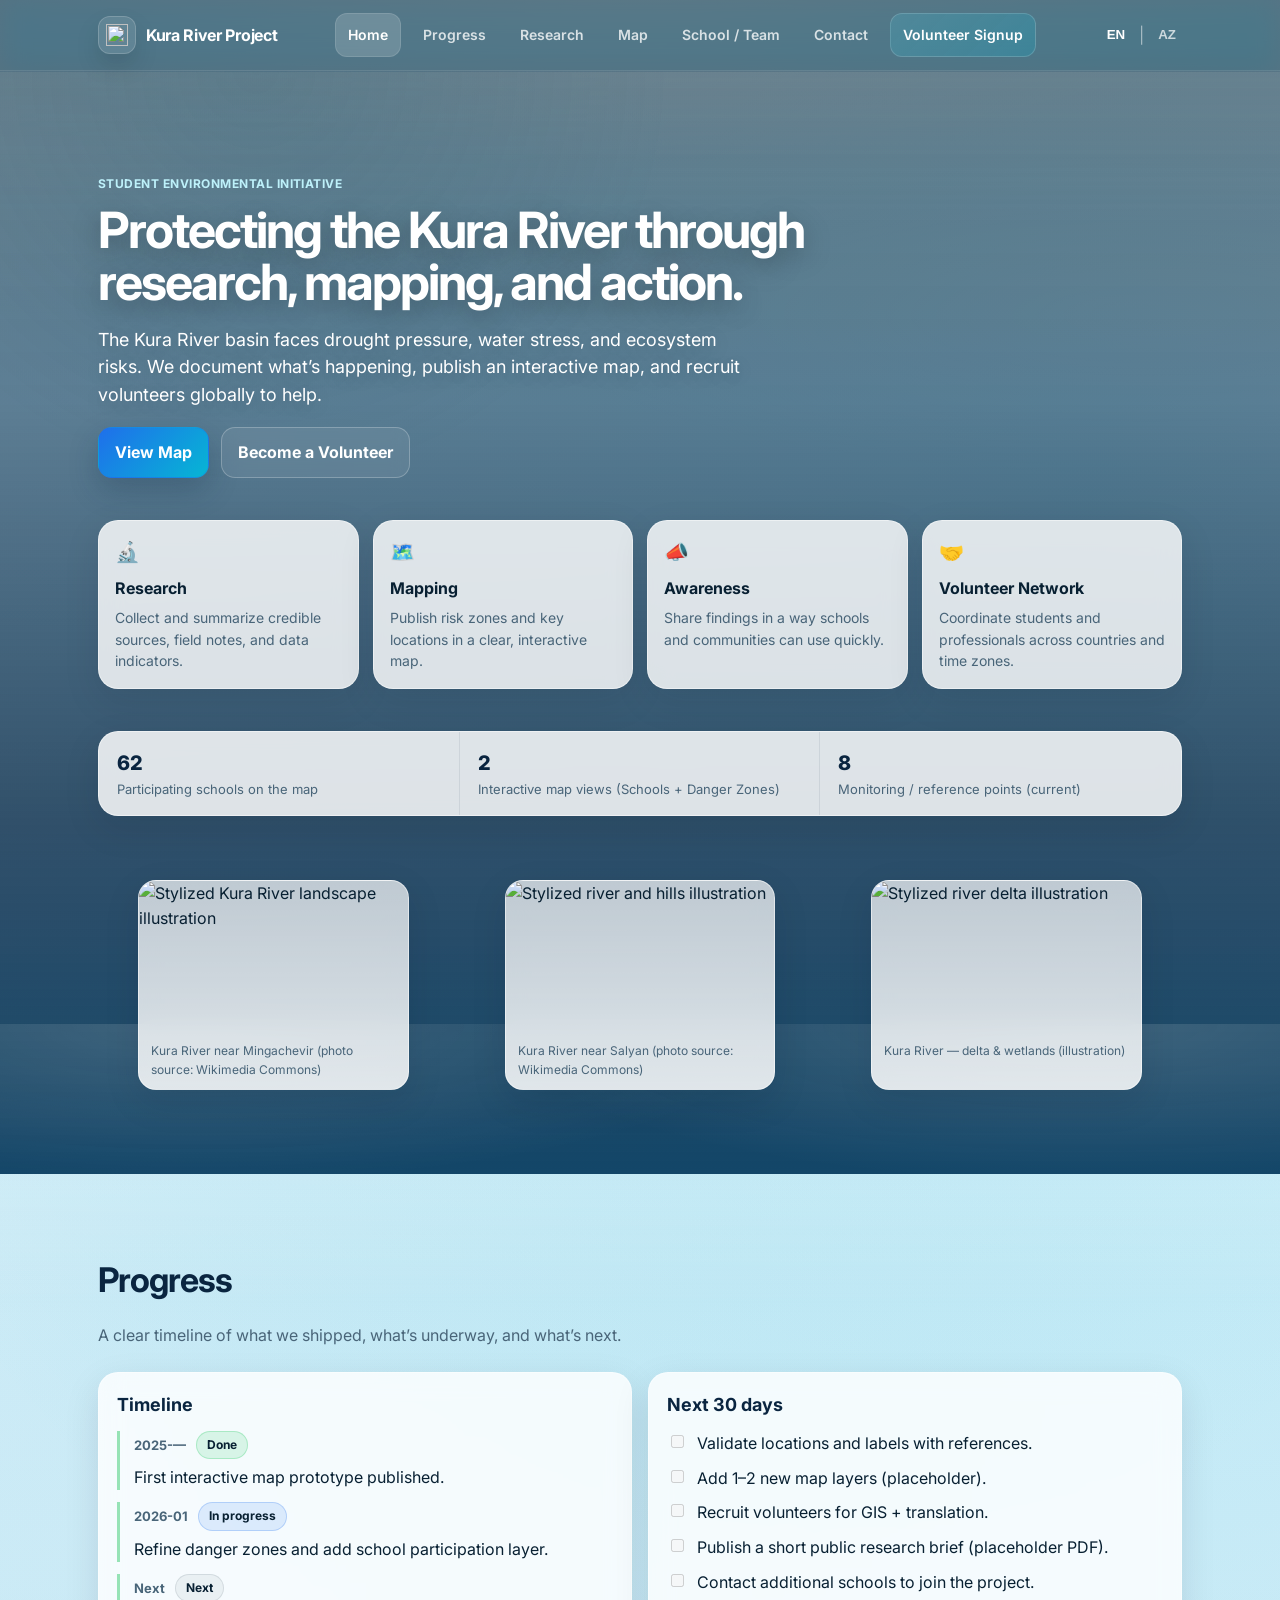
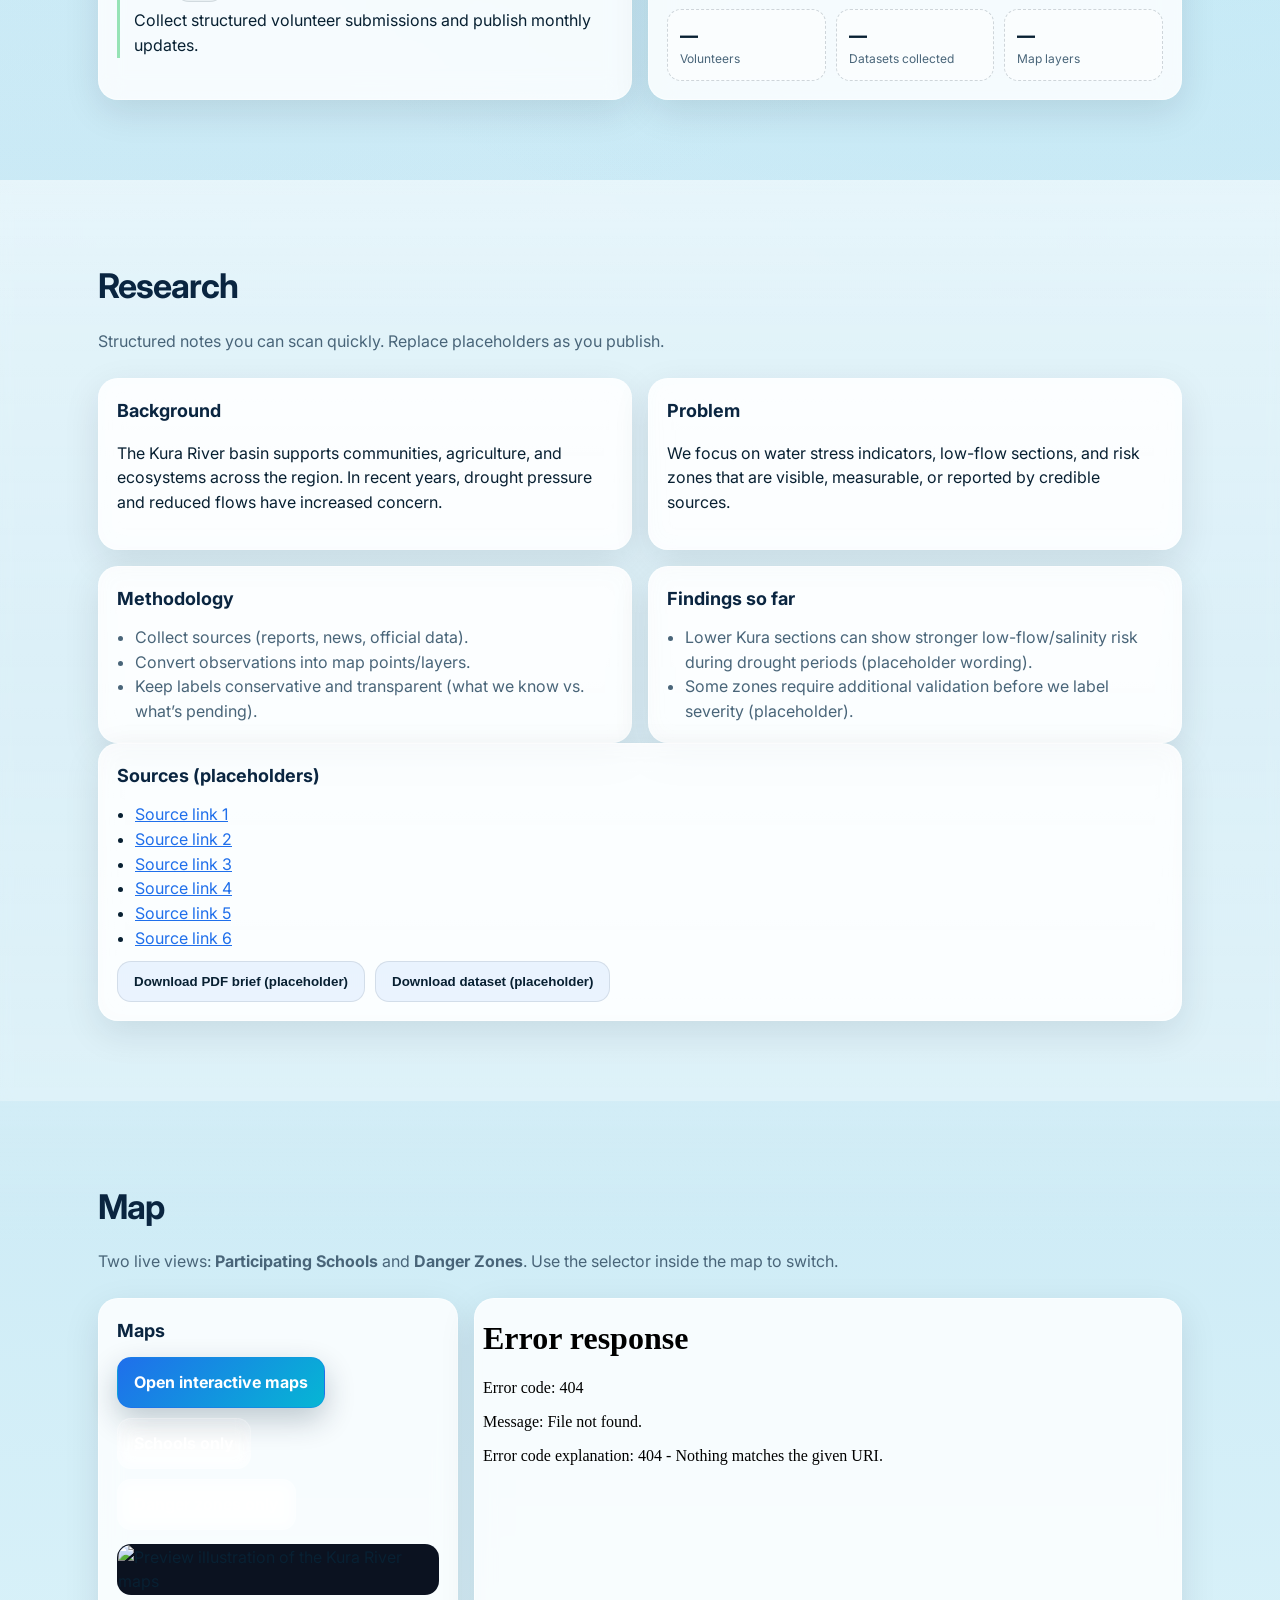
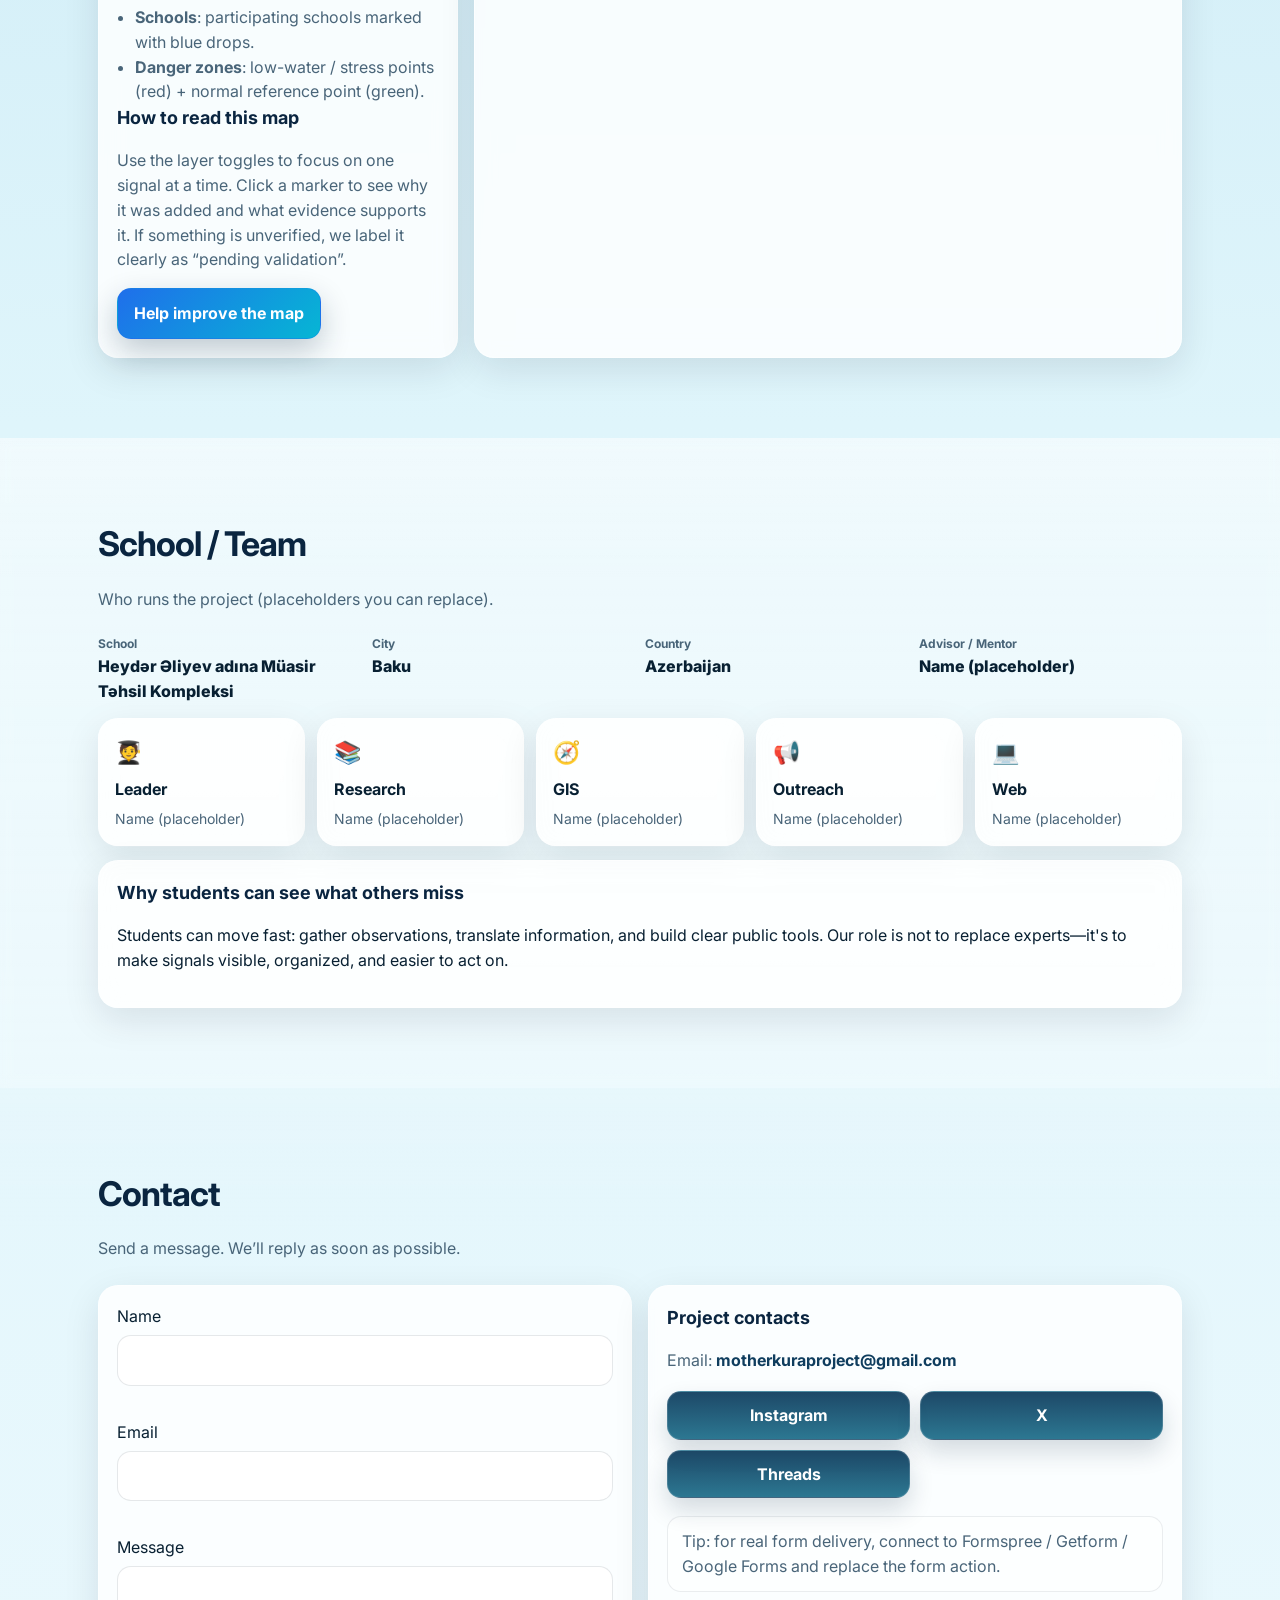
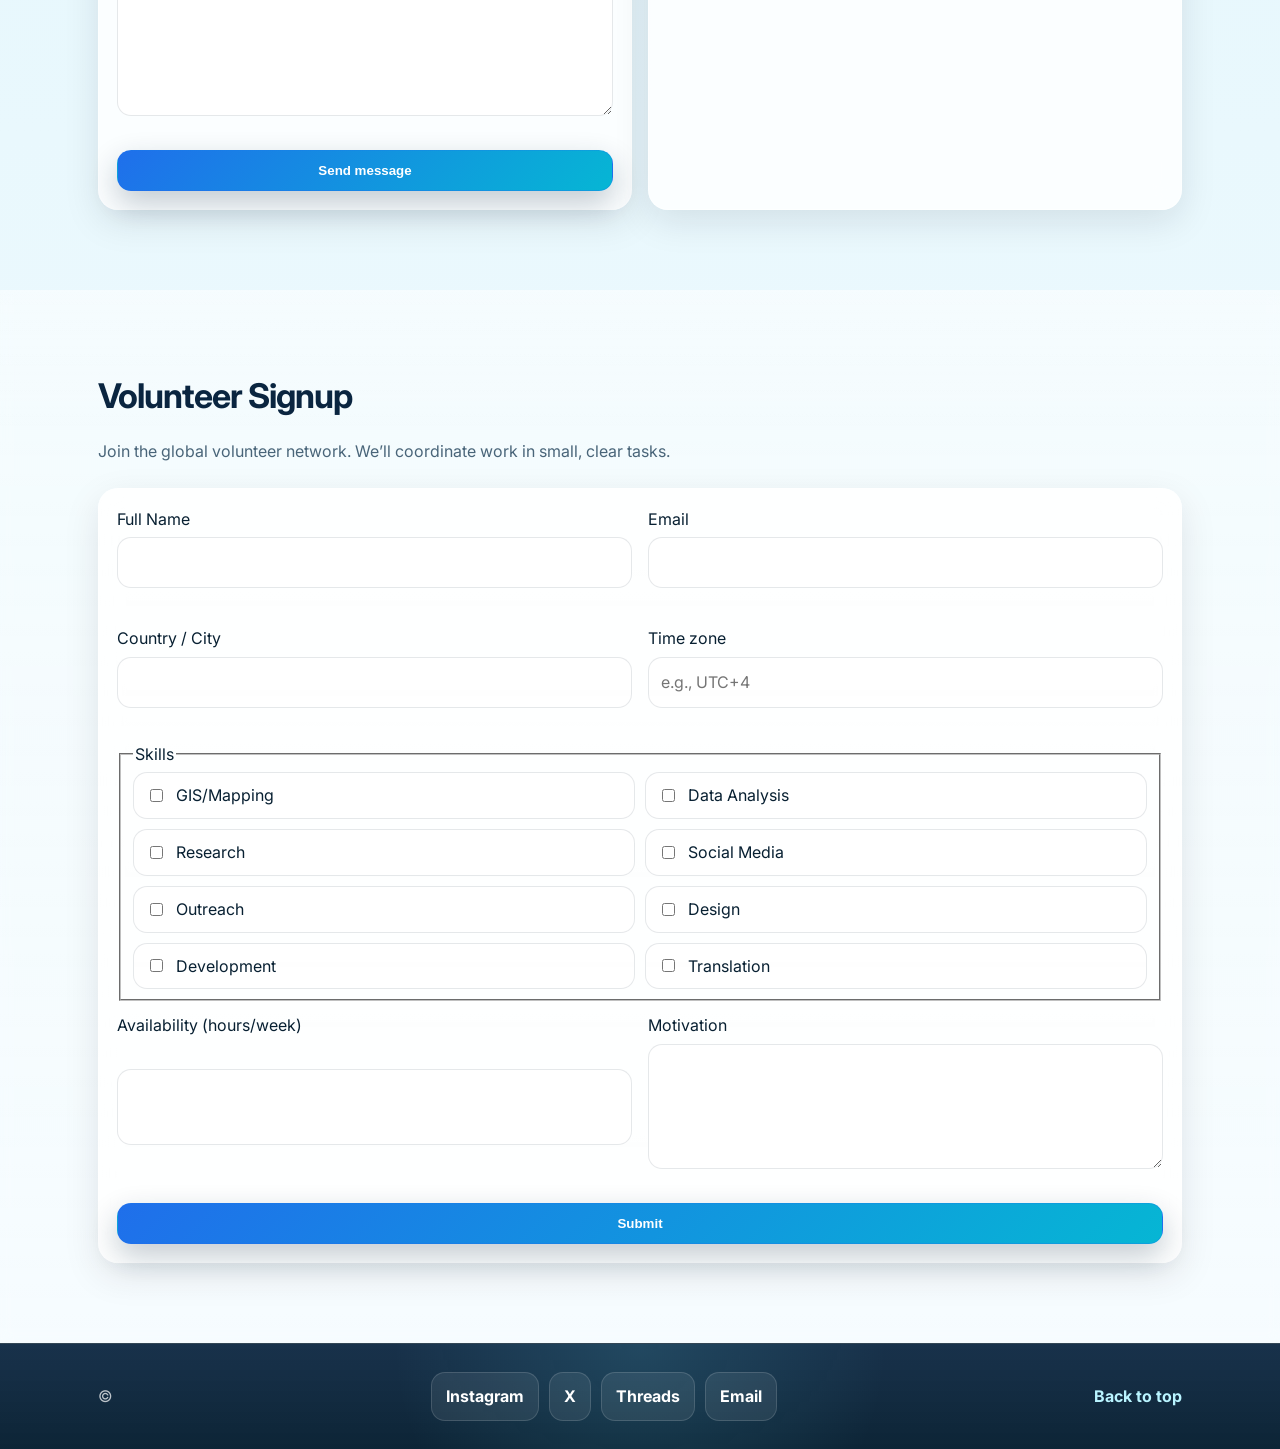
==== index.html @ e1bc4025 "Add files via upload" ====
<!doctype html>
<html lang="en">
<head>
  <meta charset="utf-8" />
  <meta name="viewport" content="width=device-width, initial-scale=1" />
  <title>Kura River Project</title>
  <meta name="description" content="Student-led environmental initiative documenting research, progress, and an interactive map of Kura River risk zones." />
  <meta name="theme-color" content="#0f3d5e" />
  <link rel="preconnect" href="https://fonts.googleapis.com">
  <link rel="preconnect" href="https://fonts.gstatic.com" crossorigin>
  <link href="https://fonts.googleapis.com/css2?family=Inter:wght@400;500;600;700&display=swap" rel="stylesheet">
  <link rel="stylesheet" href="styles.css" />
  <link rel="icon" href="assets/logo.jpg" type="image/jpeg" />
</head>
<body>
  <a class="skip-link" href="#home" data-i18n="skip">Skip to content</a>

  <header class="site-header" id="top">
    <nav class="nav container" aria-label="Primary">
      <a class="brand" href="#home" aria-label="Kura River Project">
        <span class="brand-mark" aria-hidden="true"><img src="assets/logo.jpg" alt="" width="22" height="22" style="display:block"/></span>
        <span class="brand-text">Kura River Project</span>
      </a>

      <button class="nav-toggle" id="navToggle" aria-label="Toggle menu" aria-expanded="false">
        <span></span><span></span><span></span>
      </button>

      <div class="nav-links" id="navLinks">
        <a class="nav-link" href="#home" data-section="home" data-i18n="nav_home">Home</a>
        <a class="nav-link" href="#progress" data-section="progress" data-i18n="nav_progress">Progress</a>
        <a class="nav-link" href="#research" data-section="research" data-i18n="nav_research">Research</a>
        <a class="nav-link" href="#map" data-section="map" data-i18n="nav_map">Map</a>
        <a class="nav-link" href="#team" data-section="team" data-i18n="nav_team">School / Team</a>
        <a class="nav-link" href="#contact" data-section="contact" data-i18n="nav_contact">Contact</a>
        <a class="nav-link nav-cta" href="#volunteer" data-section="volunteer" data-i18n="nav_volunteer">Volunteer Signup</a>
      </div>

      <div class="lang-toggle" role="group" aria-label="Language toggle">
        <button class="lang-btn" id="langEN" type="button">EN</button>
        <span class="lang-sep" aria-hidden="true">|</span>
        <button class="lang-btn" id="langAZ" type="button">AZ</button>
      </div>
    </nav>
  </header>

  <main>
    <section id="home" class="section hero">
      <div class="hero-bg" role="img" aria-label="Kura River photo"></div>
      <div class="container hero-content">
        <div class="hero-copy">
          <p class="kicker" data-i18n="home_kicker">Student environmental initiative</p>
          <h1 data-i18n="home_title">Protecting the Kura River through research, mapping, and action.</h1>
          <p class="lead" data-i18n="home_subtitle">
            The Kura River basin faces drought pressure, water stress, and ecosystem risks. We document what’s happening,
            publish an interactive map, and recruit volunteers globally to help.
          </p>
          <div class="hero-actions">
            <a class="btn primary" href="#map" data-i18n="cta_view_map">View Map</a>
            <a class="btn ghost" href="#volunteer" data-i18n="cta_become_volunteer">Become a Volunteer</a>
          </div>
        </div>

        <div class="hero-cards" aria-label="What we do">
          <article class="card">
            <div class="card-icon" aria-hidden="true">🔬</div>
            <h3 data-i18n="wtd_research_title">Research</h3>
            <p data-i18n="wtd_research_desc">Collect and summarize credible sources, field notes, and data indicators.</p>
          </article>
          <article class="card">
            <div class="card-icon" aria-hidden="true">🗺️</div>
            <h3 data-i18n="wtd_mapping_title">Mapping</h3>
            <p data-i18n="wtd_mapping_desc">Publish risk zones and key locations in a clear, interactive map.</p>
          </article>
          <article class="card">
            <div class="card-icon" aria-hidden="true">📣</div>
            <h3 data-i18n="wtd_awareness_title">Awareness</h3>
            <p data-i18n="wtd_awareness_desc">Share findings in a way schools and communities can use quickly.</p>
          </article>
          <article class="card">
            <div class="card-icon" aria-hidden="true">🤝</div>
            <h3 data-i18n="wtd_network_title">Volunteer Network</h3>
            <p data-i18n="wtd_network_desc">Coordinate students and professionals across countries and time zones.</p>
          </article>
        </div>

        <div class="facts" role="region" aria-label="Quick facts">
          <div class="fact">
            <div class="fact-num">62</div>
            <div class="fact-label">Participating schools on the map</div>
          </div>
          <div class="fact">
            <div class="fact-num">2</div>
            <div class="fact-label">Interactive map views (Schools + Danger Zones)</div>
          </div>
          <div class="fact">
            <div class="fact-num">8</div>
            <div class="fact-label">Monitoring / reference points (current)</div>
          </div>
        </div>

        <div class="photo-row" aria-label="Kura River images">
          <figure class="photo">
            <img src="assets/river-1.svg" alt="Stylized Kura River landscape illustration" loading="lazy" />
            <figcaption data-i18n="photo_1">Kura River — overview (illustration)</figcaption>
          </figure>
          <figure class="photo">
            <img src="assets/river-2.svg" alt="Stylized river and hills illustration" loading="lazy" />
            <figcaption data-i18n="photo_2">Kura River — valleys & hills (illustration)</figcaption>
          </figure>
          <figure class="photo">
            <img src="assets/river-3.svg" alt="Stylized river delta illustration" loading="lazy" />
            <figcaption data-i18n="photo_3">Kura River — delta & wetlands (illustration)</figcaption>
          </figure>
        </div>
      </div>
    </section>

    <section id="progress" class="section">
      <div class="container">
        <div class="section-head">
          <h2 data-i18n="progress_title">Progress</h2>
          <p class="muted" data-i18n="progress_subtitle">A clear timeline of what we shipped, what’s underway, and what’s next.</p>
        </div>

        <div class="grid-2">
          <div class="panel">
            <h3 data-i18n="timeline_title">Timeline</h3>
            <ol class="timeline" aria-label="Project timeline">
              <li class="timeline-item">
                <div class="timeline-meta">
                  <span class="date">2025-—</span>
                  <span class="tag done" data-i18n="tag_done">Done</span>
                </div>
                <div class="timeline-body" data-i18n="tl_1">First interactive map prototype published.</div>
              </li>
              <li class="timeline-item">
                <div class="timeline-meta">
                  <span class="date">2026-01</span>
                  <span class="tag progress" data-i18n="tag_in_progress">In progress</span>
                </div>
                <div class="timeline-body" data-i18n="tl_2">Refine danger zones and add school participation layer.</div>
              </li>
              <li class="timeline-item">
                <div class="timeline-meta">
                  <span class="date">Next</span>
                  <span class="tag next" data-i18n="tag_next">Next</span>
                </div>
                <div class="timeline-body" data-i18n="tl_3">Collect structured volunteer submissions and publish monthly updates.</div>
              </li>
            </ol>
          </div>

          <div class="panel">
            <h3 data-i18n="next30_title">Next 30 days</h3>
            <ul class="checklist" aria-label="Next 30 days checklist">
              <li><input type="checkbox" disabled /> <span data-i18n="n30_1">Validate locations and labels with references.</span></li>
              <li><input type="checkbox" disabled /> <span data-i18n="n30_2">Add 1–2 new map layers (placeholder).</span></li>
              <li><input type="checkbox" disabled /> <span data-i18n="n30_3">Recruit volunteers for GIS + translation.</span></li>
              <li><input type="checkbox" disabled /> <span data-i18n="n30_4">Publish a short public research brief (placeholder PDF).</span></li>
              <li><input type="checkbox" disabled /> <span data-i18n="n30_5">Contact additional schools to join the project.</span></li>
            </ul>

            <div class="metrics" aria-label="Metrics">
              <div class="metric">
                <div class="metric-num">—</div>
                <div class="metric-label" data-i18n="m_volunteers">Volunteers</div>
              </div>
              <div class="metric">
                <div class="metric-num">—</div>
                <div class="metric-label" data-i18n="m_datasets">Datasets collected</div>
              </div>
              <div class="metric">
                <div class="metric-num">—</div>
                <div class="metric-label" data-i18n="m_layers">Map layers</div>
              </div>
            </div>
          </div>
        </div>
      </div>
    </section>

    <section id="research" class="section alt">
      <div class="container">
        <div class="section-head">
          <h2 data-i18n="research_title">Research</h2>
          <p class="muted" data-i18n="research_subtitle">Structured notes you can scan quickly. Replace placeholders as you publish.</p>
        </div>

        <div class="research-grid">
          <article class="panel">
            <h3 data-i18n="rs_bg_title">Background</h3>
            <p data-i18n="rs_bg">The Kura River basin supports communities, agriculture, and ecosystems across the region. In recent years, drought pressure and reduced flows have increased concern.</p>
          </article>
          <article class="panel">
            <h3 data-i18n="rs_problem_title">Problem</h3>
            <p data-i18n="rs_problem">We focus on water stress indicators, low-flow sections, and risk zones that are visible, measurable, or reported by credible sources.</p>
          </article>
          <article class="panel">
            <h3 data-i18n="rs_method_title">Methodology</h3>
            <ul class="bullets">
              <li data-i18n="rs_m1">Collect sources (reports, news, official data).</li>
              <li data-i18n="rs_m2">Convert observations into map points/layers.</li>
              <li data-i18n="rs_m3">Keep labels conservative and transparent (what we know vs. what’s pending).</li>
            </ul>
          </article>
          <article class="panel">
            <h3 data-i18n="rs_findings_title">Findings so far</h3>
            <ul class="bullets">
              <li data-i18n="rs_f1">Lower Kura sections can show stronger low-flow/salinity risk during drought periods (placeholder wording).</li>
              <li data-i18n="rs_f2">Some zones require additional validation before we label severity (placeholder).</li>
            </ul>
          </article>
        </div>

        <div class="panel">
          <h3 data-i18n="sources_title">Sources (placeholders)</h3>
          <ul class="links">
            <li><a href="#" target="_blank" rel="noreferrer">Source link 1</a></li>
            <li><a href="#" target="_blank" rel="noreferrer">Source link 2</a></li>
            <li><a href="#" target="_blank" rel="noreferrer">Source link 3</a></li>
            <li><a href="#" target="_blank" rel="noreferrer">Source link 4</a></li>
            <li><a href="#" target="_blank" rel="noreferrer">Source link 5</a></li>
            <li><a href="#" target="_blank" rel="noreferrer">Source link 6</a></li>
          </ul>

          <div class="download-row">
            <button class="btn secondary" type="button" data-i18n="dl_brief">Download PDF brief (placeholder)</button>
            <button class="btn secondary" type="button" data-i18n="dl_dataset">Download dataset (placeholder)</button>
          </div>
        </div>
      </div>
    </section>

    <section id="map" class="section">
      <div class="container">
        <div class="section-head">
          <h2 data-i18n="map_title">Map</h2>
          <p class="muted">Two live views: <b>Participating Schools</b> and <b>Danger Zones</b>. Use the selector inside the map to switch.</p>
        </div>

        <div class="map-layout">
          <aside class="panel map-panel" aria-label="Map info panel">
            <h3>Maps</h3>

            <div class="mini-cta" style="display:flex;gap:10px;flex-wrap:wrap;margin:10px 0 14px">
              <a class="btn primary" href="map/index.html" target="_blank" rel="noreferrer">Open interactive maps</a>
              <a class="btn ghost" href="map/schools.html" target="_blank" rel="noreferrer">Schools only</a>
              <a class="btn ghost" href="map/danger.html" target="_blank" rel="noreferrer">Danger zones only</a>
            </div>

            <img src="assets/map-preview.svg" alt="Preview illustration of the Kura River maps" style="width:100%;border-radius:14px;border:1px solid rgba(15,23,42,.10);background:#0b1220" loading="lazy"/>

            <div class="muted" style="margin-top:10px">
              <ul class="bullets" style="margin:0;padding-left:18px">
                <li><b>Schools</b>: participating schools marked with blue drops.</li>
                <li><b>Danger zones</b>: low-water / stress points (red) + normal reference point (green).</li>
              </ul>
            </div>

            <h3 data-i18n="howread_title">How to read this map</h3>
            <p class="muted" data-i18n="howread">
              Use the layer toggles to focus on one signal at a time. Click a marker to see why it was added and what evidence supports it.
              If something is unverified, we label it clearly as “pending validation”.
            </p>

            <div class="mini-cta">
              <a class="btn primary" href="#volunteer" data-i18n="cta_join_map">Help improve the map</a>
            </div>
          </aside>

          <div class="map-embed" aria-label="Map embed">
            <iframe id="mapFrame" title="Kura River interactive map" src="map/index.html" loading="lazy" referrerpolicy="no-referrer"></iframe>
          </div>
        </div>
      </div>
    </section>

    <section id="team" class="section alt">
      <div class="container">
        <div class="section-head">
          <h2 data-i18n="team_title">School / Team</h2>
          <p class="muted" data-i18n="team_subtitle">Who runs the project (placeholders you can replace).</p>
        </div>

        <div class="school-box">
          <div>
            <div class="label" data-i18n="school_label">School</div>
            <div class="value">Heydər Əliyev adına Müasir Təhsil Kompleksi</div>
          </div>
          <div>
            <div class="label" data-i18n="city_label">City</div>
            <div class="value">Baku</div>
          </div>
          <div>
            <div class="label" data-i18n="country_label">Country</div>
            <div class="value">Azerbaijan</div>
          </div>
          <div>
            <div class="label" data-i18n="advisor_label">Advisor / Mentor</div>
            <div class="value" data-i18n="advisor_placeholder">Name (placeholder)</div>
          </div>
        </div>

        <div class="team-grid" aria-label="Team members">
          <article class="card member">
            <div class="avatar" aria-hidden="true">🧑‍🎓</div>
            <h3 data-i18n="role_leader">Leader</h3>
            <p class="muted" data-i18n="member_placeholder">Name (placeholder)</p>
          </article>
          <article class="card member">
            <div class="avatar" aria-hidden="true">📚</div>
            <h3 data-i18n="role_research">Research</h3>
            <p class="muted" data-i18n="member_placeholder">Name (placeholder)</p>
          </article>
          <article class="card member">
            <div class="avatar" aria-hidden="true">🧭</div>
            <h3 data-i18n="role_gis">GIS</h3>
            <p class="muted" data-i18n="member_placeholder">Name (placeholder)</p>
          </article>
          <article class="card member">
            <div class="avatar" aria-hidden="true">📢</div>
            <h3 data-i18n="role_outreach">Outreach</h3>
            <p class="muted" data-i18n="member_placeholder">Name (placeholder)</p>
          </article>
          <article class="card member">
            <div class="avatar" aria-hidden="true">💻</div>
            <h3 data-i18n="role_web">Web</h3>
            <p class="muted" data-i18n="member_placeholder">Name (placeholder)</p>
          </article>
        </div>

        <div class="panel">
          <h3 data-i18n="why_students_title">Why students can help</h3>
          <p data-i18n="why_students">
            Students can move fast: gather observations, translate information, and build clear public tools.
            Our role is not to replace experts—it's to make signals visible, organized, and easier to act on.
          </p>
        </div>
      </div>
    </section>

    <section id="contact" class="section">
      <div class="container">
        <div class="section-head">
          <h2 data-i18n="contact_title">Contact</h2>
          <p class="muted" data-i18n="contact_subtitle">Send a message. We’ll reply as soon as possible.</p>
        </div>

        <div class="grid-2">
          <form class="panel form" id="contactForm" novalidate>
            <div class="field">
              <label for="c_name" data-i18n="f_name">Name</label>
              <input id="c_name" name="name" type="text" required />
              <small class="error" data-error-for="c_name"></small>
            </div>
            <div class="field">
              <label for="c_email" data-i18n="f_email">Email</label>
              <input id="c_email" name="email" type="email" required />
              <small class="error" data-error-for="c_email"></small>
            </div>
            <div class="field">
              <label for="c_msg" data-i18n="f_message">Message</label>
              <textarea id="c_msg" name="message" rows="5" required></textarea>
              <small class="error" data-error-for="c_msg"></small>
            </div>
            <button class="btn primary" type="submit" data-i18n="send_message">Send message</button>
            <p class="form-note muted" id="contactSuccess" hidden data-i18n="contact_success">
              Thanks — your message is captured locally for now. (Hook this to a real form endpoint later.)
            </p>
          </form>

          <div class="panel">
            <h3 data-i18n="contact_info_title">Project contacts</h3>
            <p class="muted contact-email"><span data-i18n="email_label">Email:</span> <a href="mailto:motherkuraproject@gmail.com"><strong>motherkuraproject@gmail.com</strong></a></p>

            <div class="social" aria-label="Project social links">
              <a class="social-link" href="https://www.instagram.com/mother_kura_project/" target="_blank" rel="noreferrer">Instagram</a>
              <a class="social-link" href="https://x.com/RiverKura" target="_blank" rel="noreferrer">X</a>
              <a class="social-link" href="https://www.threads.com/@mother_kura_project" target="_blank" rel="noreferrer">Threads</a>
            </div>

            <div class="panel-note muted" data-i18n="contact_note">
              Tip: for real form delivery, connect to Formspree / Getform / Google Forms and replace the form action.
            </div>
          </div>
        </div>
      </div>
    </section>

    <section id="volunteer" class="section alt">
      <div class="container">
        <div class="section-head">
          <h2 data-i18n="vol_title">Volunteer Signup</h2>
          <p class="muted" data-i18n="vol_subtitle">Join the global volunteer network. We’ll coordinate work in small, clear tasks.</p>
        </div>

        <form class="panel form" id="volunteerForm" novalidate>
          <div class="grid-2">
            <div class="field">
              <label for="v_full" data-i18n="v_fullname">Full Name</label>
              <input id="v_full" name="fullName" type="text" required />
              <small class="error" data-error-for="v_full"></small>
            </div>
            <div class="field">
              <label for="v_email" data-i18n="v_email">Email</label>
              <input id="v_email" name="email" type="email" required />
              <small class="error" data-error-for="v_email"></small>
            </div>
            <div class="field">
              <label for="v_city" data-i18n="v_city">Country / City</label>
              <input id="v_city" name="location" type="text" required />
              <small class="error" data-error-for="v_city"></small>
            </div>
            <div class="field">
              <label for="v_tz" data-i18n="v_tz">Time zone</label>
              <input id="v_tz" name="timezone" type="text" placeholder="e.g., UTC+4" required />
              <small class="error" data-error-for="v_tz"></small>
            </div>
          </div>

          <fieldset class="field">
            <legend data-i18n="v_skills">Skills</legend>
            <div class="checks">
              <label><input type="checkbox" name="skills" value="GIS/Mapping" /> <span data-i18n="sk_gis">GIS/Mapping</span></label>
              <label><input type="checkbox" name="skills" value="Data Analysis" /> <span data-i18n="sk_data">Data Analysis</span></label>
              <label><input type="checkbox" name="skills" value="Research" /> <span data-i18n="sk_research">Research</span></label>
              <label><input type="checkbox" name="skills" value="Social Media" /> <span data-i18n="sk_social">Social Media</span></label>
              <label><input type="checkbox" name="skills" value="Outreach" /> <span data-i18n="sk_outreach">Outreach</span></label>
              <label><input type="checkbox" name="skills" value="Design" /> <span data-i18n="sk_design">Design</span></label>
              <label><input type="checkbox" name="skills" value="Development" /> <span data-i18n="sk_dev">Development</span></label>
              <label><input type="checkbox" name="skills" value="Translation" /> <span data-i18n="sk_trans">Translation</span></label>
            </div>
          </fieldset>

          <div class="grid-2">
            <div class="field">
              <label for="v_hours" data-i18n="v_avail">Availability (hours/week)</label>
              <input id="v_hours" name="hours" type="number" min="1" max="40" required />
              <small class="error" data-error-for="v_hours"></small>
            </div>
            <div class="field">
              <label for="v_mot" data-i18n="v_motivation">Motivation</label>
              <textarea id="v_mot" name="motivation" rows="4" required></textarea>
              <small class="error" data-error-for="v_mot"></small>
            </div>
          </div>

          <button class="btn primary" type="submit" data-i18n="v_submit">Submit</button>

          <div class="success" id="volunteerSuccess" hidden>
            <h3 data-i18n="v_success_title">Submitted — thank you.</h3>
            <p class="muted" data-i18n="v_success_body">Next steps: we’ll email you within <strong>3–7 days</strong> with a short onboarding task list.</p>
          </div>
        </form>
      </div>
    </section>

    <footer class="footer">
      <div class="container footer-inner">
        <div class="muted footer-copy" data-i18n="footer_left">© <span id="year"></span> Kura River Project — student initiative.</div>
        <div class="footer-socials" aria-label="Footer social links">
          <a class="footer-social-link" href="https://www.instagram.com/mother_kura_project/" target="_blank" rel="noreferrer">Instagram</a>
          <a class="footer-social-link" href="https://x.com/RiverKura" target="_blank" rel="noreferrer">X</a>
          <a class="footer-social-link" href="https://www.threads.com/@mother_kura_project" target="_blank" rel="noreferrer">Threads</a>
          <a class="footer-social-link" href="mailto:motherkuraproject@gmail.com">Email</a>
        </div>
        <a class="to-top" href="#top" data-i18n="back_top">Back to top</a>
      </div>
    </footer>
  </main>

  <script src="script.js"></script>
</body>
</html>
---- styles.css ----
:root{
  --river-blue:#1f6feb;
  --river-deep:#0a2540;
  --river-mid:#0f3d5e;
  --river-surface:#1f6f8b;
  --river-foam:#4fb0c6;
  --aqua:#06b6d4;
  --eco-green:#22C55E;
  --bg:#f4fbff;
  --white:#FFFFFF;
  --text:#082032;
  --muted:#496579;
  --border:rgba(8,32,50,.10);
  --border-strong:rgba(255,255,255,.18);
  --shadow:0 12px 36px rgba(2,20,38,.10);
  --shadow2:0 20px 60px rgba(2,20,38,.16);
  --radius:20px;
  --maxw:1120px;
}
*{box-sizing:border-box}
html{scroll-behavior:smooth}
body{
  margin:0;
  font-family:Inter,system-ui,-apple-system,Segoe UI,Roboto,Arial,sans-serif;
  color:var(--text);
  background:
    radial-gradient(circle at top left, rgba(79,176,198,.22), transparent 30%),
    radial-gradient(circle at 85% 8%, rgba(6,182,212,.20), transparent 24%),
    linear-gradient(180deg, #eaf8ff 0%, #d8f1fb 18%, #c4e6f3 36%, #dff5fb 58%, #f3fbff 100%);
  line-height:1.55;
}
body::before{
  content:"";
  position:fixed;
  inset:0;
  pointer-events:none;
  background:
    radial-gradient(1200px 340px at 50% -40px, rgba(255,255,255,.45), transparent 60%),
    radial-gradient(900px 260px at 10% 18%, rgba(255,255,255,.12), transparent 62%),
    radial-gradient(1100px 280px at 90% 35%, rgba(255,255,255,.10), transparent 60%);
  opacity:.95;
}
img{max-width:100%;display:block}
a{color:inherit}.container{max-width:var(--maxw);margin:0 auto;padding:0 18px;position:relative;z-index:1}
.skip-link{position:absolute;left:-999px;top:10px;background:var(--white);padding:10px 12px;border-radius:10px;border:1px solid var(--border)}
.skip-link:focus{left:10px;z-index:9999}
.site-header{
  position:sticky;top:0;z-index:1000;
  background:rgba(8,32,50,.58);
  backdrop-filter:saturate(180%) blur(14px);
  border-bottom:1px solid rgba(255,255,255,.10);
}
.nav{display:flex;align-items:center;justify-content:space-between;gap:12px;min-height:70px}
.brand{display:flex;align-items:center;gap:10px;text-decoration:none;font-weight:700;color:#fff}
.brand-mark{width:38px;height:38px;display:grid;place-items:center;border-radius:12px;background:rgba(255,255,255,.10);border:1px solid rgba(255,255,255,.18);box-shadow:0 12px 24px rgba(0,0,0,.12)}
.brand-text{letter-spacing:-.02em}
.nav-toggle{display:none;width:44px;height:44px;border-radius:12px;border:1px solid rgba(255,255,255,.16);background:rgba(255,255,255,.10)}
.nav-toggle span{display:block;height:2px;background:#fff;margin:7px 10px;border-radius:2px}
.nav-links{display:flex;align-items:center;gap:10px}
.nav-link{text-decoration:none;padding:10px 12px;border-radius:12px;color:rgba(255,255,255,.78);font-weight:600;font-size:14px}
.nav-link:hover{background:rgba(255,255,255,.10);color:#fff}
.nav-link.active{background:rgba(255,255,255,.16);color:#fff;border:1px solid rgba(255,255,255,.12)}
.nav-cta{background:linear-gradient(135deg, rgba(79,176,198,.28), rgba(6,182,212,.22));border:1px solid rgba(255,255,255,.16);color:#fff}
.nav-cta:hover{background:linear-gradient(135deg, rgba(79,176,198,.38), rgba(6,182,212,.30))}
.lang-toggle{display:flex;align-items:center;gap:8px;padding-left:6px}
.lang-btn{border:0;background:transparent;font-weight:700;color:rgba(255,255,255,.72);cursor:pointer}
.lang-btn.active{color:#fff}.lang-sep{color:rgba(255,255,255,.5)}
.section{padding:80px 0;position:relative}
.section::before{
  content:"";position:absolute;left:0;right:0;top:0;height:140px;pointer-events:none;
  background:linear-gradient(180deg, rgba(255,255,255,.12), transparent);
}
.section.alt{background:linear-gradient(180deg, rgba(255,255,255,.48), rgba(255,255,255,.34));backdrop-filter:blur(6px)}
.section-head{margin-bottom:24px}.section-head h2{font-size:34px;letter-spacing:-.03em;margin:0 0 8px;color:var(--river-deep)}
.kicker{margin:0 0 10px;color:rgba(194,246,255,.96);font-weight:700;letter-spacing:.04em;text-transform:uppercase;font-size:12px}
.lead{font-size:18px;color:rgba(255,255,255,.86);max-width:60ch}.muted{color:var(--muted)}
.hero{padding:104px 0 68px;position:relative;overflow:hidden}
.hero::after{
  content:"";position:absolute;left:-8%;right:-8%;bottom:-70px;height:220px;pointer-events:none;
  background:
    radial-gradient(55% 100% at 20% 0%, rgba(255,255,255,.14), transparent 72%),
    radial-gradient(55% 100% at 80% 0%, rgba(255,255,255,.14), transparent 72%);
}
.hero-bg{
  position:absolute;inset:0;
  background:
    linear-gradient(180deg, rgba(6,22,38,.50), rgba(10,37,64,.54) 30%, rgba(10,37,64,.78) 68%, rgba(12,58,90,.94) 100%),
    radial-gradient(circle at 20% 0%, rgba(79,176,198,.18), transparent 28%),
    url('assets/hero.svg');
  background-size:cover;background-position:center;filter:saturate(1.1);
}
.hero-content{position:relative;display:grid;gap:24px}.hero-copy{max-width:72ch}
.hero h1{font-size:50px;line-height:1.04;letter-spacing:-.04em;margin:0 0 14px;color:#fff;text-shadow:0 8px 28px rgba(0,0,0,.30)}
.hero-copy p:not(.kicker){color:#fff;text-shadow:0 4px 18px rgba(0,0,0,.24)}
.hero-actions{display:flex;gap:12px;flex-wrap:wrap;margin-top:18px}
.btn{border:1px solid var(--border);background:var(--white);color:var(--text);padding:12px 16px;border-radius:14px;font-weight:700;text-decoration:none;display:inline-flex;align-items:center;justify-content:center;cursor:pointer;transition:.2s ease}
.btn:hover{transform:translateY(-1px)}
.btn.primary{background:linear-gradient(135deg,var(--river-blue),var(--aqua));border-color:rgba(31,111,235,.28);color:#fff;box-shadow:0 12px 30px rgba(10,37,64,.24)}
.btn.primary:hover{filter:brightness(.99)}
.btn.secondary{background:rgba(31,111,235,.08)}
.btn.ghost{background:rgba(255,255,255,.08);border-color:rgba(255,255,255,.24);color:#fff;backdrop-filter:blur(8px)}
.btn.ghost:hover{background:rgba(255,255,255,.14)}
.hero-cards{display:grid;grid-template-columns:repeat(4,1fr);gap:14px;margin-top:18px}
.card,.panel{
  background:rgba(255,255,255,.82);
  border:1px solid rgba(255,255,255,.45);
  border-radius:var(--radius);
  box-shadow:var(--shadow);
  backdrop-filter:blur(12px);
  transition:.22s ease;
}
.card:hover,.panel:hover{transform:translateY(-3px);box-shadow:var(--shadow2)}
.card{padding:16px}
.card-icon{font-size:20px}.card h3{margin:8px 0 6px;font-size:16px}.card p{margin:0;color:var(--muted);font-size:14px}
.facts{margin-top:18px;background:rgba(255,255,255,.84);border:1px solid rgba(255,255,255,.48);border-radius:var(--radius);display:grid;grid-template-columns:repeat(3,1fr);overflow:hidden;backdrop-filter:blur(10px);box-shadow:var(--shadow)}
.fact{padding:16px 18px;border-right:1px solid rgba(8,32,50,.08)}.fact:last-child{border-right:none}
.fact-num{font-weight:800;font-size:20px;color:var(--river-deep)}.fact-label{color:var(--muted);font-size:13px}
.photo-row{display:grid;grid-template-columns:repeat(3,minmax(0,1fr));gap:16px;margin-top:24px}
.photo{background:linear-gradient(180deg,rgba(255,255,255,.70),rgba(255,255,255,.86));border:1px solid rgba(255,255,255,.52);border-radius:18px;overflow:hidden;box-shadow:var(--shadow);backdrop-filter:blur(10px)}
.photo img{aspect-ratio:16/9;object-fit:cover}.photo figcaption{padding:10px 12px;font-size:12px;color:var(--muted)}
.grid-2{display:grid;grid-template-columns:1fr 1fr;gap:16px}
.panel{padding:18px}
.panel h3{margin:0 0 12px;font-size:18px;color:var(--river-deep)}
.timeline{list-style:none;padding:0;margin:0;display:grid;gap:12px}
.timeline-item{padding-left:14px;border-left:3px solid rgba(34,197,94,.45)}
.timeline-meta{display:flex;align-items:center;gap:10px;margin-bottom:6px}
.date{font-weight:700;font-size:13px;color:var(--muted)}
.tag{font-size:12px;padding:4px 10px;border-radius:999px;border:1px solid var(--border);font-weight:700}
.tag.done{background:rgba(34,197,94,.14);border-color:rgba(34,197,94,.25)}
.tag.progress{background:rgba(31,111,235,.12);border-color:rgba(31,111,235,.22)}
.tag.next{background:rgba(15,23,42,.05)}
.checklist{list-style:none;padding:0;margin:0;display:grid;gap:10px}
.checklist li{display:flex;gap:10px;align-items:flex-start}.checklist input{margin-top:4px}
.metrics{display:grid;grid-template-columns:repeat(3,1fr);gap:10px;margin-top:14px}
.metric{border:1px dashed rgba(8,32,50,.18);border-radius:14px;padding:12px;background:rgba(255,255,255,.46)}
.metric-num{font-size:18px;font-weight:800}.metric-label{font-size:12px;color:var(--muted)}
.research-grid{display:grid;grid-template-columns:repeat(2,1fr);gap:16px}
.bullets{margin:0;padding-left:18px;color:var(--muted)}.links{margin:0;padding-left:18px}.links a{color:var(--river-blue)}
.download-row{display:flex;gap:10px;flex-wrap:wrap;margin-top:10px}
.map-layout{display:grid;grid-template-columns:360px 1fr;gap:16px;align-items:stretch}
.map-panel{position:sticky;top:86px;height:fit-content}
.legend{display:grid;gap:10px;margin:10px 0 14px}
.toggle{display:flex;align-items:center;justify-content:space-between;gap:10px;padding:10px 12px;border:1px solid rgba(8,32,50,.10);border-radius:14px;background:rgba(255,255,255,.56)}
.toggle input{width:18px;height:18px}
.map-embed{border:1px solid rgba(255,255,255,.52);border-radius:var(--radius);overflow:hidden;background:rgba(255,255,255,.82);box-shadow:var(--shadow);backdrop-filter:blur(10px)}
.map-embed iframe{width:100%;height:520px;border:0}
.school-box{display:grid;grid-template-columns:repeat(4,1fr);gap:10px;margin-bottom:14px}
.label{font-size:12px;color:var(--muted);font-weight:700}.value{font-weight:800}
.team-grid{display:grid;grid-template-columns:repeat(5,1fr);gap:12px;margin-bottom:14px}
.member .avatar{font-size:22px}
.form{display:grid;gap:12px}.field{display:grid;gap:6px}
input,textarea{border:1px solid rgba(8,32,50,.10);border-radius:14px;padding:12px 12px;font:inherit;background:rgba(255,255,255,.88)}
input:focus,textarea:focus{outline:2px solid rgba(31,111,235,.25);border-color:rgba(31,111,235,.35)}
.error{color:#B91C1C;min-height:16px}
.checks{display:grid;grid-template-columns:repeat(2,minmax(0,1fr));gap:10px}
.checks label{display:flex;gap:10px;align-items:center;padding:10px 12px;border:1px solid rgba(8,32,50,.10);border-radius:14px;background:rgba(255,255,255,.68)}
.success{margin-top:10px;padding:14px;border-radius:var(--radius);border:1px solid rgba(34,197,94,.30);background:rgba(34,197,94,.10)}
.success h3{margin:0 0 6px}
.social{display:grid;grid-template-columns:repeat(2,minmax(0,1fr));gap:10px;margin:18px 0 18px}
.social-link,.footer-social-link{
  display:inline-flex;align-items:center;justify-content:center;padding:11px 14px;border-radius:14px;
  text-decoration:none;font-weight:700;transition:.2s ease;
}
.social-link{background:linear-gradient(180deg, rgba(15,61,94,.94), rgba(31,111,139,.94));color:#fff;border:1px solid rgba(255,255,255,.16);box-shadow:0 12px 24px rgba(10,37,64,.16)}
.social-link:hover,.footer-social-link:hover{transform:translateY(-2px);filter:brightness(1.02)}
.contact-email a{text-decoration:none;color:var(--river-mid)}
.panel-note{margin-top:12px;padding:12px 14px;border-radius:14px;background:rgba(255,255,255,.52);border:1px solid rgba(8,32,50,.08)}
.footer{padding:28px 0;border-top:1px solid rgba(255,255,255,.16);background:linear-gradient(180deg, rgba(10,37,64,.94), rgba(8,32,50,.98));position:relative;overflow:hidden}
.footer::before{content:"";position:absolute;inset:0;pointer-events:none;background:radial-gradient(circle at top center, rgba(79,176,198,.18), transparent 38%)}
.footer-inner{display:flex;justify-content:space-between;align-items:center;gap:14px;flex-wrap:wrap;position:relative;z-index:1}
.footer-copy{color:rgba(255,255,255,.72)}
.footer-socials{display:flex;gap:10px;flex-wrap:wrap}
.footer-social-link{background:rgba(255,255,255,.08);border:1px solid rgba(255,255,255,.14);color:#fff}
.to-top{text-decoration:none;color:#b9f4ff;font-weight:700}
@media (max-width:980px){.hero-cards{grid-template-columns:repeat(2,1fr)}.team-grid{grid-template-columns:repeat(2,1fr)}.map-layout{grid-template-columns:1fr}.map-panel{position:static}.school-box{grid-template-columns:repeat(2,1fr)}}
@media (max-width:760px){.nav-toggle{display:inline-block}.nav-links{position:absolute;left:0;right:0;top:70px;display:none;background:rgba(8,32,50,.96);border-bottom:1px solid rgba(255,255,255,.10);padding:12px 18px 18px;flex-direction:column;align-items:flex-start}.nav-links.open{display:flex}.hero{padding-top:88px}.hero h1{font-size:36px}.grid-2{grid-template-columns:1fr}.research-grid{grid-template-columns:1fr}.photo-row{grid-template-columns:1fr}.social{grid-template-columns:1fr}.facts{grid-template-columns:1fr}.fact{border-right:none;border-bottom:1px solid rgba(8,32,50,.08)}.fact:last-child{border-bottom:none}}
@media (max-width: 900px){.photo-row{grid-template-columns:1fr}.photo img{height:200px}}
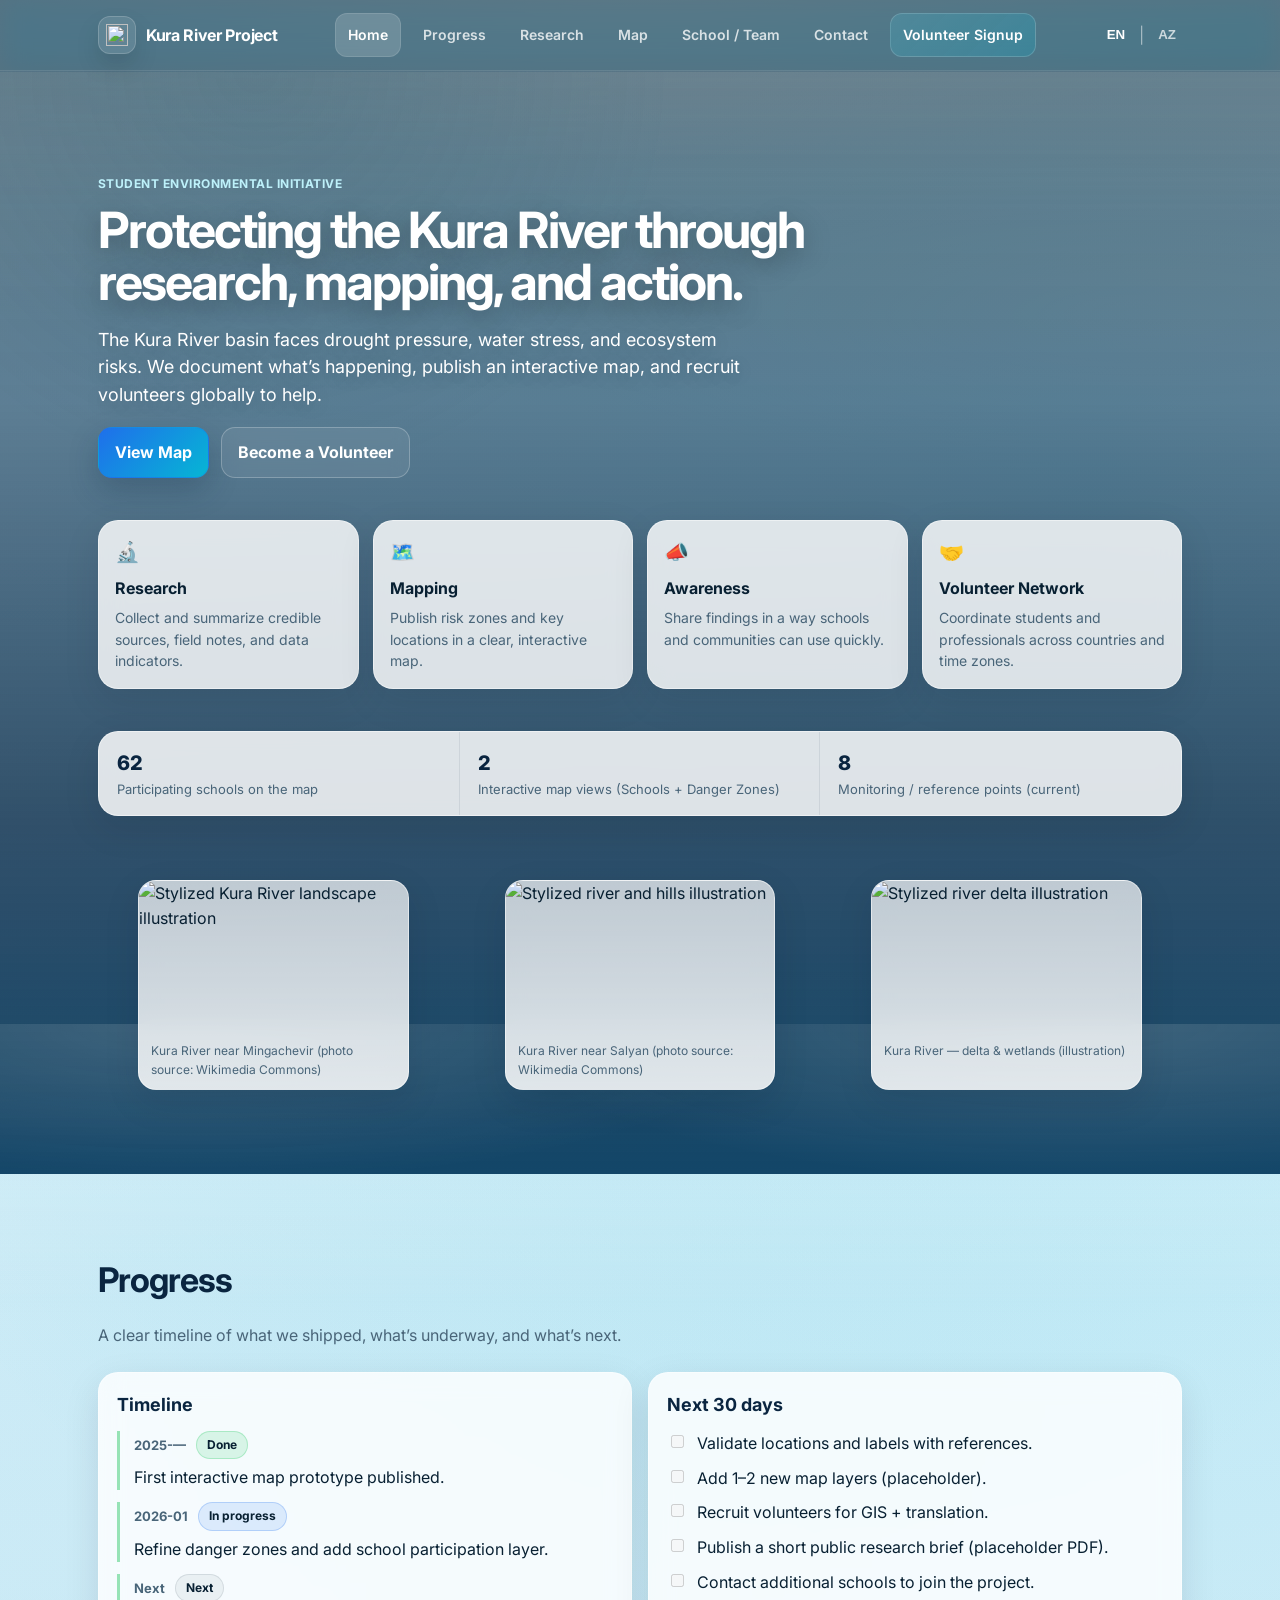
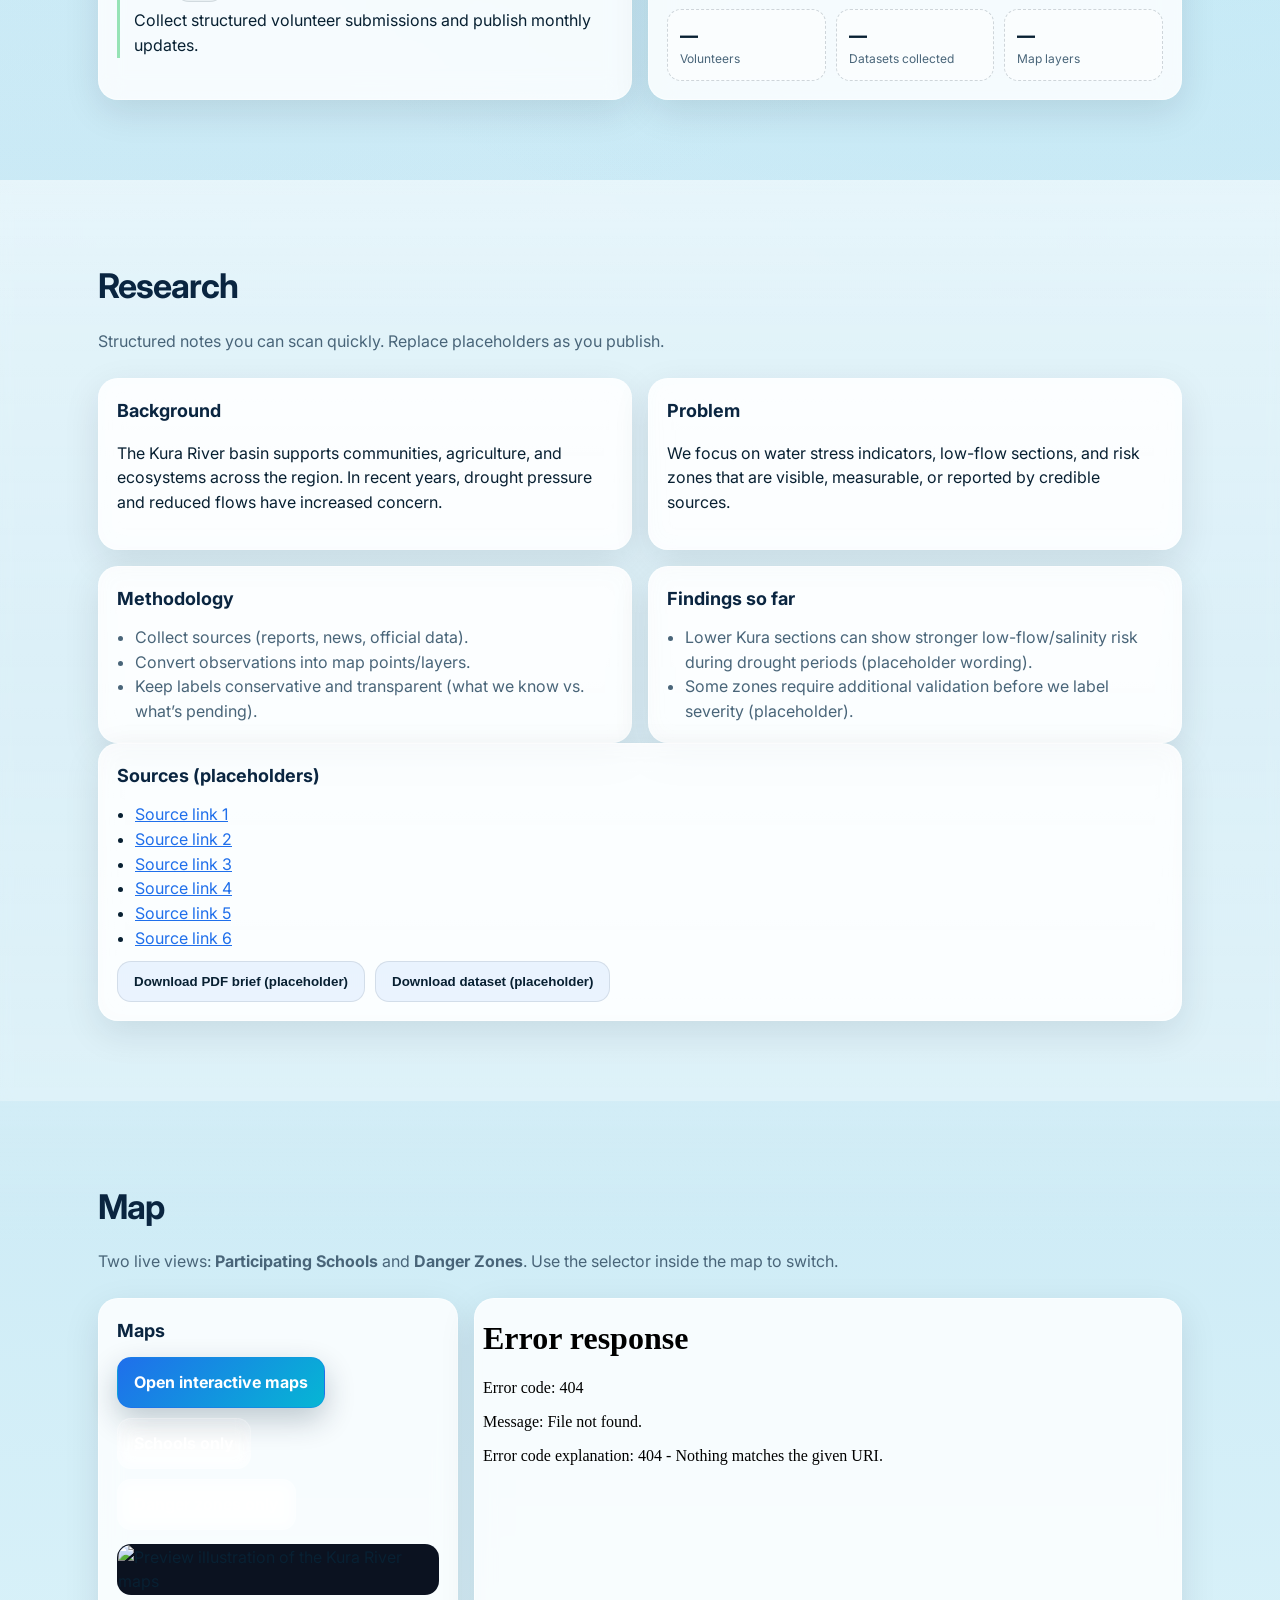
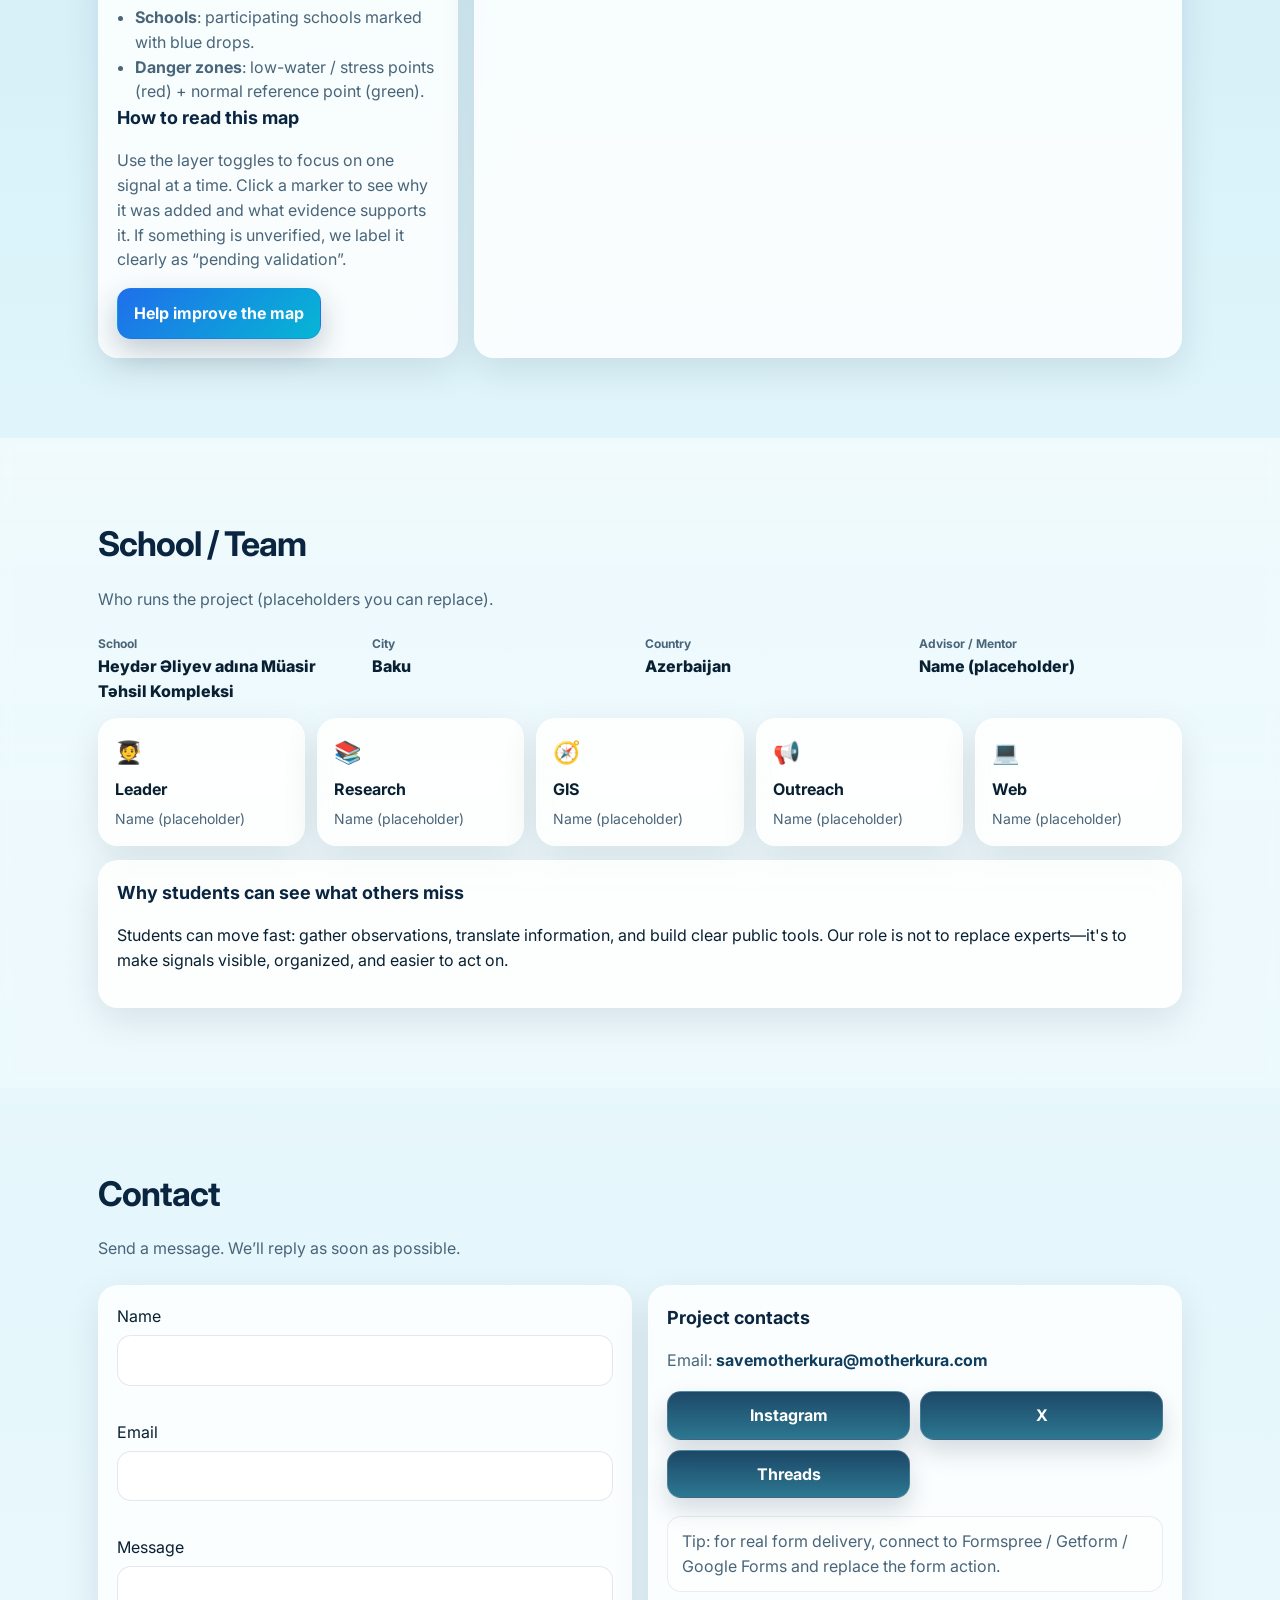
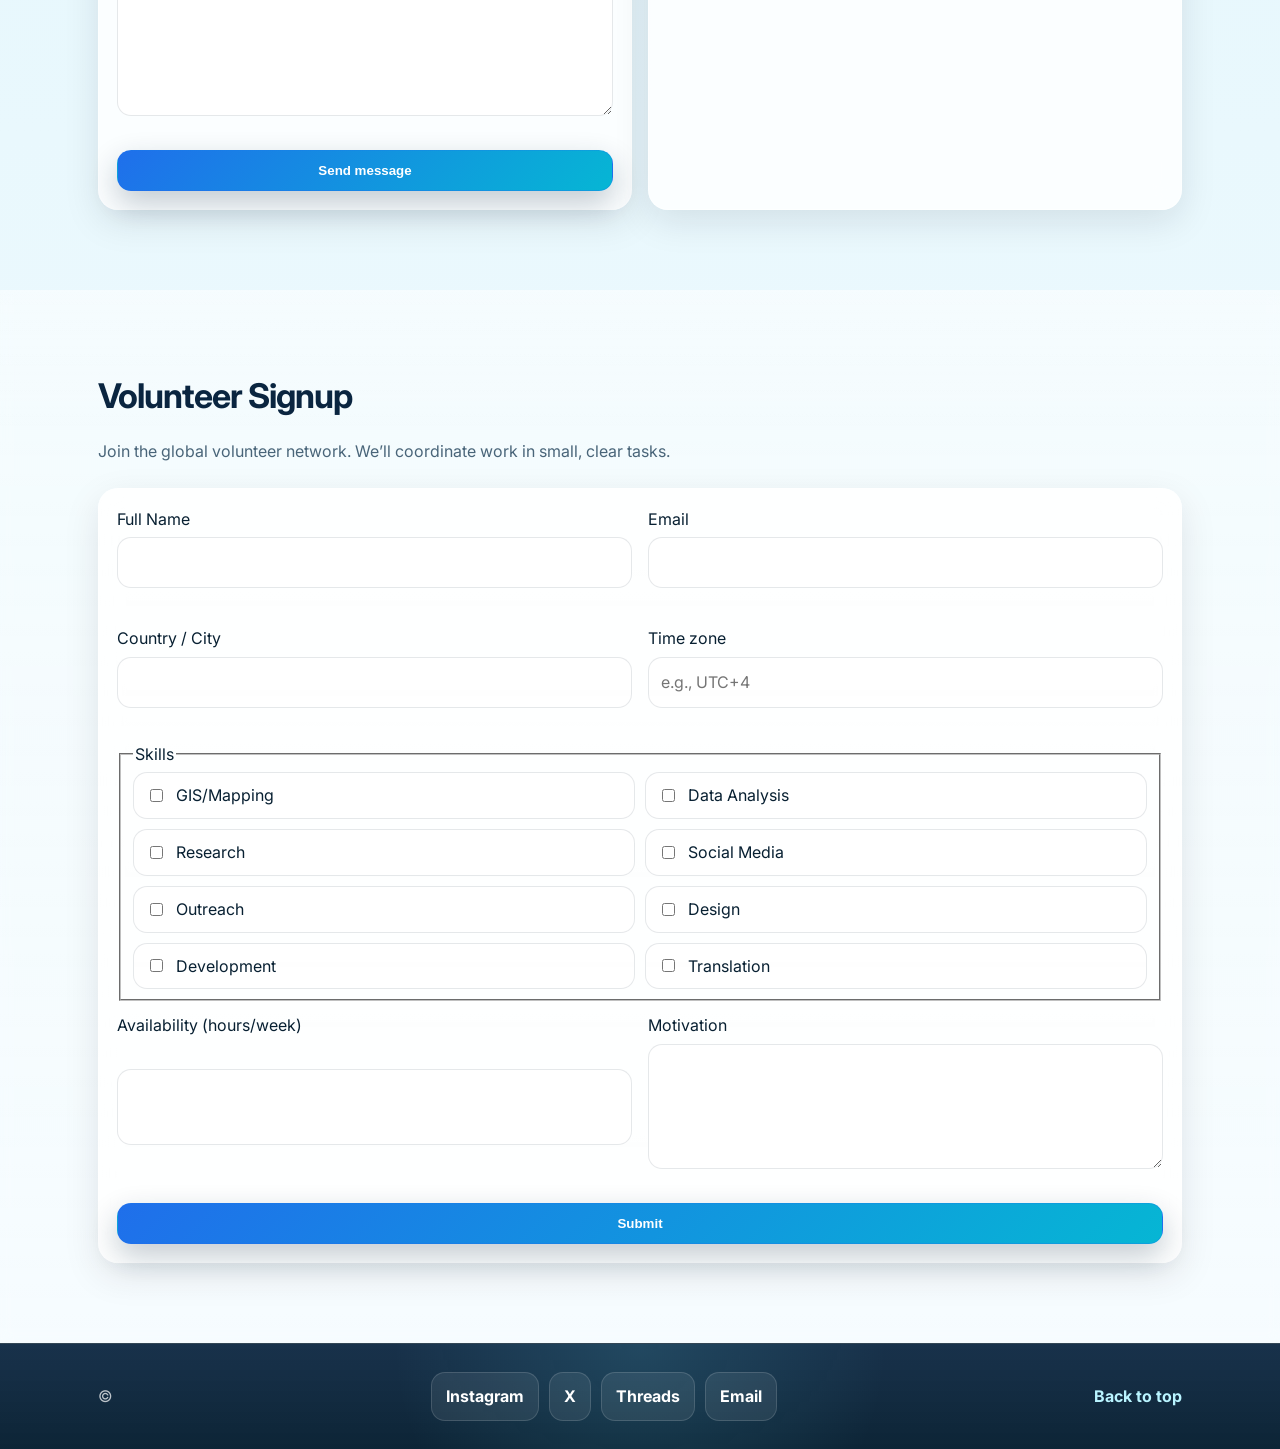
==== commit 59ad1da1: "Add files via upload" ====
--- a/index.html
+++ b/index.html
@@ -10,7 +10,7 @@
   <link rel="preconnect" href="https://fonts.gstatic.com" crossorigin>
   <link href="https://fonts.googleapis.com/css2?family=Inter:wght@400;500;600;700&display=swap" rel="stylesheet">
   <link rel="stylesheet" href="styles.css" />
-  <link rel="icon" href="assets/logo.jpg" type="image/jpeg" />
+  <link rel="icon" href="assets/logo.png" type="image/svg+xml" />
 </head>
 <body>
   <a class="skip-link" href="#home" data-i18n="skip">Skip to content</a>
@@ -18,7 +18,7 @@
   <header class="site-header" id="top">
     <nav class="nav container" aria-label="Primary">
       <a class="brand" href="#home" aria-label="Kura River Project">
-        <span class="brand-mark" aria-hidden="true"><img src="assets/logo.jpg" alt="" width="22" height="22" style="display:block"/></span>
+        <span class="brand-mark" aria-hidden="true"><img src="assets/logo.png" alt="" width="22" height="22" style="display:block"/></span>
         <span class="brand-text">Kura River Project</span>
       </a>
 
@@ -372,12 +372,12 @@
 
           <div class="panel">
             <h3 data-i18n="contact_info_title">Project contacts</h3>
-            <p class="muted contact-email"><span data-i18n="email_label">Email:</span> <a href="mailto:motherkuraproject@gmail.com"><strong>motherkuraproject@gmail.com</strong></a></p>
+            <p class="muted contact-email"><span data-i18n="email_label">Email:</span> <a href="mailto:savemotherkura@motherkura.com"><strong>savemotherkura@motherkura.com</strong></a></p>
 
             <div class="social" aria-label="Project social links">
-              <a class="social-link" href="https://www.instagram.com/mother_kura_project/" target="_blank" rel="noreferrer">Instagram</a>
+              <a class="social-link" href="https://www.instagram.com/mother_kura/" target="_blank" rel="noreferrer">Instagram</a>
               <a class="social-link" href="https://x.com/RiverKura" target="_blank" rel="noreferrer">X</a>
-              <a class="social-link" href="https://www.threads.com/@mother_kura_project" target="_blank" rel="noreferrer">Threads</a>
+              <a class="social-link" href="https://www.threads.com/@mother_kura?xmt=AQF0CLagXScjLpnCgOSN8SSadq09T4V98U8WDmA-AXNWFQE" target="_blank" rel="noreferrer">Threads</a>
             </div>
 
             <div class="panel-note muted" data-i18n="contact_note">
@@ -460,10 +460,10 @@
       <div class="container footer-inner">
         <div class="muted footer-copy" data-i18n="footer_left">© <span id="year"></span> Kura River Project — student initiative.</div>
         <div class="footer-socials" aria-label="Footer social links">
-          <a class="footer-social-link" href="https://www.instagram.com/mother_kura_project/" target="_blank" rel="noreferrer">Instagram</a>
+          <a class="footer-social-link" href="https://www.instagram.com/mother_kura/" target="_blank" rel="noreferrer">Instagram</a>
           <a class="footer-social-link" href="https://x.com/RiverKura" target="_blank" rel="noreferrer">X</a>
-          <a class="footer-social-link" href="https://www.threads.com/@mother_kura_project" target="_blank" rel="noreferrer">Threads</a>
-          <a class="footer-social-link" href="mailto:motherkuraproject@gmail.com">Email</a>
+          <a class="footer-social-link" href="https://www.threads.com/@mother_kura?xmt=AQF0CLagXScjLpnCgOSN8SSadq09T4V98U8WDmA-AXNWFQE" target="_blank" rel="noreferrer">Threads</a>
+          <a class="footer-social-link" href="mailto:savemotherkura@motherkura.com">Email</a>
         </div>
         <a class="to-top" href="#top" data-i18n="back_top">Back to top</a>
       </div>
